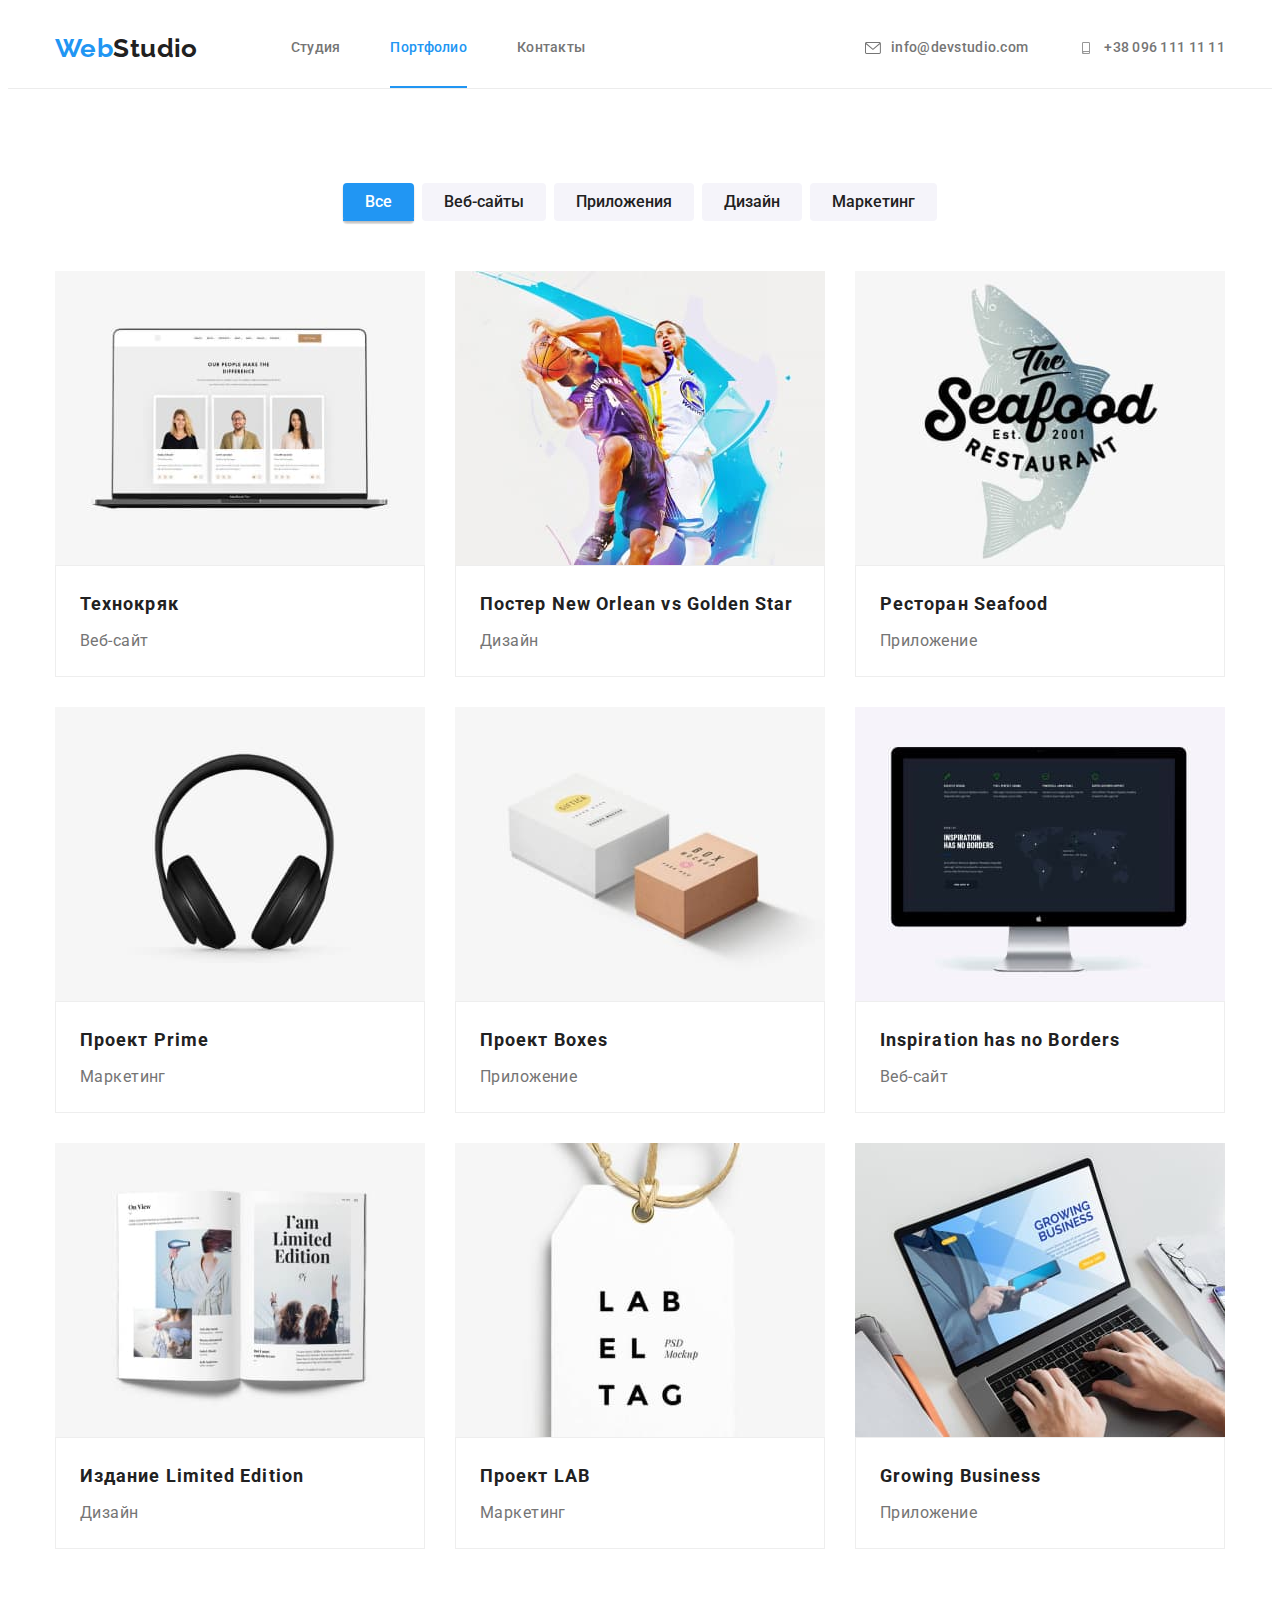
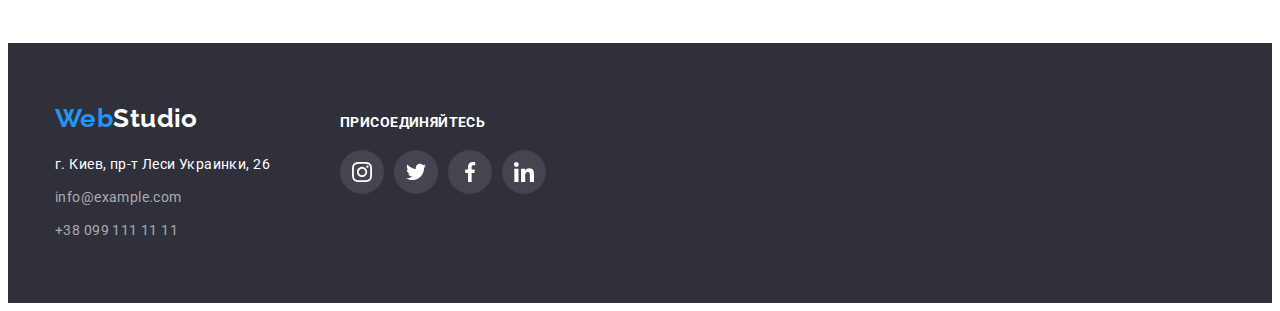
==== portfolio.html @ 2cb87694 "Д/З-5" ====
<!DOCTYPE html>
<html lang="ru">

<head>
    <meta charset="UTF-8">
    <meta http-equiv="X-UA-Compatible" content="IE=edge">
    <meta name="viewport" content="width=device-width, initial-scale=1.0">
    <title>WebStudio</title>
    <link rel="preconnect" href="https://fonts.googleapis.com">
    <link rel="preconnect" href="https://fonts.gstatic.com" crossorigin>
    <link
        href="https://fonts.googleapis.com/css2?family=Raleway:wght@700&family=Roboto:wght@400;500;700;900&display=swap"
        rel="stylesheet">
    <link rel="stylesheet" href="https://cdnjs.cloudflare.com/ajax/libs/modern-normalize/1.1.0/modern-normalize.min.css"
        integrity="sha512-wpPYUAdjBVSE4KJnH1VR1HeZfpl1ub8YT/NKx4PuQ5NmX2tKuGu6U/JRp5y+Y8XG2tV+wKQpNHVUX03MfMFn9Q=="
        crossorigin="anonymous" referrerpolicy="no-referrer">
    <link rel="stylesheet" href="./css/styles.css">
</head>

<body>
    <header class="header header-line">
        <div class="container header-container">
            <a class="link logo" href="/">Web<span class="header-logo">Studio</span></a>
            <nav class="header-nav">
                <ul class="list header-list">
                    <li class="header-item">
                        <a class="link header-link" href="./index.html">Студия</a>
                    </li>
                    <li class="header-item">
                        <a class="link header-link current" href="">Портфолио</a>
                    </li>
                    <li class="header-item">
                        <a class="link header-link" href="">Контакты</a>
                    </li>
                </ul>
            </nav>
            <ul class="list header-contacts">
                <li class="link-contacts">
                    <a class="link header-link" href="mailto:info@devstudio.com">
                        <svg class="header-icon" width="16" height="12">
                            <use href="./images/icons.svg#icon-envelope-hover"></use>
                        </svg>
                        info@devstudio.com</a>
                </li>
                <li class="link-contacts">
                    <a class="link header-link" href="tel:+380961111111">
                        <svg class="header-icon" width="16" height="12">
                            <use href="./images/icons.svg#icon-smartphone"></use>
                        </svg>
                        +38 096 111 11 11</a>
                </li>
            </ul>
        </div>
    </header>
    <main>
        <section class="portfolio section">
            <div class="container">
                <h1 class="visually-hidden">portfolio</h1>
                <ul class="list filter-list">
                    <li class="filter-link">
                        <button type="button" class="filter-btn current">Все</button>
                    </li>
                    <li class="filter-link">
                        <button type="button" class="filter-btn">Веб-сайты</button>
                    </li>
                    <li class="filter-link">
                        <button type="button" class="filter-btn">Приложения</button>
                    </li>
                    <li class="filter-link">
                        <button type="button" class="filter-btn">Дизайн</button>
                    </li>
                    <li class="filter-link">
                        <button type="button" class="filter-btn">Маркетинг</button>
                    </li>
                </ul>

                <ul class="list card-set">
                    <li class="item portfolio-item">
                            <div class="portfolio-item-wrap">
                                <a class="link portfolio-link" href="https://www.google.com.ua/webhp?tab=rw&authuser=0"
                                target="_blank" rel="noopener noreferrer">
                                <img src="./images/portfolio-img-1.jpg" alt="Технокряк" width="370" height="294" />
                                <p class="portfolio-img-text">
                                    Технокряк это современная площадка распространения коронавируса. Компании используют эту платформу для цифрового
                                    шпионажа и атак на защищённые сервера конкурентов.
                                </p>
                            </div>
                            <div class="title-text">
                                <h2 class="portfolio-title">Технокряк</h2>
                                <p class="portfolio-text">Веб-сайт</p>
                            </div>
                        </a>
                    </li>
                    <li class="item portfolio-item">
                        <a class="link portfolio-link" href="https://www.google.com.ua/webhp?tab=rw&authuser=0"
                            target="_blank" rel="noopener noreferrer">
                            <img src="./images/portfolio-img-2.jpg" alt="Постер New Orlean vs Golden Star" width="370"
                                height="294" />
                            <div class="title-text">
                                <h2 class="portfolio-title">Постер New Orlean vs Golden Star</h2>
                                <p class="portfolio-text">Дизайн</p>
                            </div>
                        </a>
                    </li>
                    <li class="item portfolio-item">
                        <a class="link portfolio-link" href="https://www.google.com.ua/webhp?tab=rw&authuser=0"
                            target="_blank" rel="noopener noreferrer">
                            <img src="./images/portfolio-img-3.jpg" alt="Ресторан Seafood" width="370" height="294" />
                            <div class="title-text">
                                <h2 class="portfolio-title">Ресторан Seafood</h2>
                                <p class="portfolio-text">Приложение</p>
                            </div>
                        </a>
                    </li>
                    <li class="item portfolio-item">
                        <a class="link portfolio-link" href="https://www.google.com.ua/webhp?tab=rw&authuser=0"
                            target="_blank" rel="noopener noreferrer">
                            <img src="./images/portfolio-img-4.jpg" alt="Проект Prime" width="370" height="294" />
                            <div class="title-text">
                                <h2 class="portfolio-title">Проект Prime</h2>
                                <p class="portfolio-text">Маркетинг</p>
                            </div>
                        </a>
                    </li>
                    <li class="item portfolio-item">
                        <a class="link portfolio-link" href="https://www.google.com.ua/webhp?tab=rw&authuser=0"
                            target="_blank" rel="noopener noreferrer">
                            <img src="./images/portfolio-img-5.jpg" alt="Проект Boxes" width="370" height="294" />
                            <div class="title-text">
                                <h2 class="portfolio-title">Проект Boxes</h2>
                                <p class="portfolio-text">Приложение</p>
                            </div>
                        </a>
                    </li>
                    <li class="item portfolio-item">
                        <a class="link portfolio-link" href="https://www.google.com.ua/webhp?tab=rw&authuser=0"
                            target="_blank" rel="noopener noreferrer">
                            <img src="./images/portfolio-img-6.jpg" alt="Inspiration has no Borders" width="370"
                                height="294" />
                            <div class="title-text">
                                <h2 class="portfolio-title">Inspiration has no Borders</h2>
                                <p class="portfolio-text">Веб-сайт</p>
                            </div>
                        </a>
                    </li>
                    <li class="item portfolio-item">
                        <a class="link portfolio-link" href="https://www.google.com.ua/webhp?tab=rw&authuser=0"
                            target="_blank" rel="noopener noreferrer">
                            <img src="./images/portfolio-img-7.jpg" alt="Издание Limited Edition" width="370"
                                height="294" />
                            <div class="title-text">
                                <h2 class="portfolio-title">Издание Limited Edition</h2>
                                <p class="portfolio-text">Дизайн</p>
                            </div>
                        </a>
                    </li>
                    <li class="item portfolio-item">
                        <a class="link portfolio-link" href="https://www.google.com.ua/webhp?tab=rw&authuser=0"
                            target="_blank" rel="noopener noreferrer">
                            <img src="./images/portfolio-img-8.jpg" alt="Проект LAB" width="370" height="294" />
                            <div class="title-text">
                                <h2 class="portfolio-title">Проект LAB</h2>
                                <p class="portfolio-text">Маркетинг</p>
                            </div>
                        </a>
                    </li>
                    <li class="item portfolio-item">
                        <a class="link portfolio-link" href="https://www.google.com.ua/webhp?tab=rw&authuser=0"
                            target="_blank" rel="noopener noreferrer">
                            <img src="./images/portfolio-img-9.jpg" alt="Growing Business" width="370" height="294" />
                            <div class="title-text">
                                <h2 class="portfolio-title">Growing Business</h2>
                                <p class="portfolio-text">Приложение</p>
                            </div>
                        </a>
                    </li>
                </ul>
            </div>
        </section>
    </main>
    <footer class="footer">
        <div class="container container-footer">
            <div class="footer-logo-address">
                <a class="link logo" href="/">Web<span class="footer-logo">Studio</span></a>
                <address class="footer-address">
                    <ul class="list footer-address-list">
                        <li class="footer-address-item">
                            <a class="link footer-address-link" href="https://goo.gl/maps/JicM432xmanPStuN9"
                                target="_blank" rel="noopener noreferrer">г. Киев,
                                пр-т Леси Украинки, 26</a>
                        </li>
                        <li class="footer-address-item">
                            <a class="link footer-address-link" href="mailto:info@example.com">info@example.com</a>
                        </li>
                        <li class="footer-address-item">
                            <a class="link footer-address-link" href="tel:+380991111111">+38 099 111 11 11</a>
                        </li>
                    </ul>
                </address>
            </div>
            <div class="footer-icon">
                <h3 class="footer-social">присоединяйтесь</h3>
                <ul class="social-list list">
                    <li class="social-item">
                        <a href="" class="link social-link">
                            <svg class="social-icon" width="20" height="20">
                                <use href="./images/icons.svg#icon-instagram">
                                </use>
                            </svg>
                        </a>
                    </li>
                    <li class="social-item">
                        <a href="" class="link social-link">
                            <svg class="social-icon" width="20" height="20">
                                <use href="./images/icons.svg#icon-twitter">
                                </use>
                            </svg>
                        </a>
                    </li>
                    <li class="social-item">
                        <a href="" class="link social-link">
                            <svg class="social-icon" width="20" height="20">
                                <use href="./images/icons.svg#icon-facebook">
                                </use>
                            </svg>
                        </a>
                    </li>
                    <li class="social-item">
                        <a href="" class="link social-link">
                            <svg class="social-icon" width="20" height="20">
                                <use href="./images/icons.svg#icon-linkedin">
                                </use>
                            </svg>
                        </a>
                    </li>
                </ul>
            </div>
        </div>
    </footer>
</body>

</html>
---- css/styles.css ----
:root {
  --primery-text-color: #757575;
  --primery-white-color: #ffffff;
  --titul-text-color: #212121;
  --accent-color: #2196f3;
  --secondary-background-color: #f5f4fa;
  --dark-background-color: #2f303a;
  --icon: #afb1b8;
  --footer-background-icon-color: rgba(255, 255, 255, 0.1);
}
html {
  box-sizing: border-box;
}
*,
*::before,
*::after {
  box-sizing: inherit;
}
body {
  font-family: Roboto, sans-serif;
  color: var(--primery-text-color);
  letter-spacing: 0.03em;
  font-size: 14px;
  line-height: 1.71;
}

p,
h1,
h2,
h3,
h4,
h5,
h6 {
  margin: 0;
}

ul {
  margin: 0;
  padding: 0;
}

button {
  cursor: pointer;
}

img {
  display: block;
  width: 100%;
  height: auto;
}

.list {
  list-style: none;
}

.link {
  text-decoration: none;
  color: inherit;
}

.container {
  width: 1200px;
  padding-left: 15px;
  padding-right: 15px;
  margin: 0 auto;
  /* outline: 2px solid red; */
}

/* ----------Header---------- */

/* --logo-- */

.logo {
  font-family: Raleway, sans-serif;
  font-weight: 700;
  font-size: 26px;
  line-height: 1.19;
  color: var(--accent-color);
  display: block;
}
.header .logo {
  margin-right: 93px;
}

.header-social,
.hero-title,
.header-container {
  display: flex;
  align-items: center;
}
.header-logo {
  color: var(--titul-text-color);
}
.filter-list,
.header-list {
  color: var(--titul-text-color);
  display: flex;
}

.header-contacts {
  display: flex;
  margin-left: auto;
}
.link-contacts:not(:last-child),
.header-item:not(:last-child) {
  margin-right: 50px;
}
.header-link {
  display: flex;
  padding-top: 32px;
  padding-bottom: 32px;
  color: var(--primery-text-color);
  font-weight: 500;
  line-height: 1.14;
  letter-spacing: 0.02em;
  align-items: center;
}

.header-icon {
  margin-right: 10px;
}

.header-link:hover,
.header-link:focus,
.current {
  color: var(--accent-color);
}

.current {
  position: relative;
}

.current::after {
  content: "";
  position: absolute;
  left: 0;
  bottom: 0;
  display: block;
  width: 100%;
  height: 2px;
  background-color: var(--accent-color);
}

/* ---------------main---------- */
/* ------------hero----------- */

.section {
  padding-top: 94px;
  padding-bottom: 94px;
}
.hero {
  background-color: var(--titul-text-color);
  background-image: linear-gradient(
      rgba(47, 48, 58, 0.4),
      rgba(47, 48, 58, 0.4)
    ),
    url(../images/Img-hero.jpg);
  background-repeat: no-repeat;
  background-position: center;
  background-size: cover;
  padding-top: 200px;
  padding-bottom: 200px;
}
.hero-title {
  font-weight: 900;
  font-size: 44px;
  line-height: 1.36;
  text-align: center;
  letter-spacing: 0.06em;
  text-transform: uppercase;
  color: var(--primery-white-color);
  margin-bottom: 30px;
  margin-left: auto;
  margin-right: auto;
  max-width: 696px;
}
.hero.container {
  display: flex;
  justify-content: center;
}
.hero-btn {
  padding: 10px 32px;
  border-radius: 4px;
  font-family: Roboto, sans-serif;
  font-style: normal;
  font-weight: 700;
  font-size: 16px;
  line-height: 1.87;
  display: flex;
  letter-spacing: 0.06em;
  color: var(--primery-white-color);
  background-color: var(--accent-color);
  margin-left: auto;
  margin-right: auto;
  border: none;
  box-shadow: 0px 4px 4px rgba(0, 0, 0, 0.15);
}
.btn-icon {
  color: var(--accent-color);
}

.hero-btn:hover,
.hero-btn:focus {
  background-color: #188ce8;
}

.backdrop.is-hidden {
  visibility: hidden;
  opacity: 0;
  pointer-events: none;
}

.backdrop {
  position: fixed;
  top: 0;
  left: 0;
  width: 100%;
  height: 100%;
  background-color: rgba(0, 0, 0, 0.2);
  opacity: 1;
  visibility: visible;
  transition: opacity 250ms cubic-bezier();
}

.modal {
  position: relative;
  left: 50%;
  top: 50%;
  transform: translate(-50%, -50%);

  width: 528px;
  height: 581px;
  background: #ffffff;
  box-shadow: 0px 1px 3px rgba(0, 0, 0, 0.12), 0px 1px 1px rgba(0, 0, 0, 0.14),
    0px 2px 1px rgba(0, 0, 0, 0.2);
  border-radius: 4px;
}

.modal-close {
  display: flex;
  width: 30px;
  height: 30px;
  position: absolute;
  justify-content: center;
  align-items: center;
  top: 0;
  right: 0;
  padding: 0;
  margin: 8px;
  border-radius: 50%;
  color: #000000;
  background: #ffffff;
  border: 1px solid rgba(0, 0, 0, 0.1);
  box-sizing: border-box;
}

/* ---------section----------- */

.visually-hidden {
  position: absolute;
  white-space: nowrap;
  width: 1px;
  height: 1px;
  overflow: hidden;
  border: 0;
  padding: 0;
  clip: rect(0 0 0 0);
  clip-path: inset(50%);
  margin: -1px;
}

.button-group {
  padding: 25px 100px;
  border-radius: 4px;
  background-color: var(--secondary-background-color);
  margin-bottom: 30px;
  border-color: var(--primery-white-color);
}

.button-group:focus,
.button-group:hover,
.clients-link:hover,
.clients-link:focus,
.button-icon:focus,
.button-icon:hover {
  fill: var(--accent-color);
  border-color: var(--accent-color);
}

.feature-button {
  padding-bottom: 30px;
}

.title {
  font-size: 14px;
  line-height: 1.14;
  text-transform: uppercase;
  color: var(--titul-text-color);
  margin-bottom: 10px;
}
.card-set {
  display: flex;
  flex-wrap: wrap;
  margin-top: -30px;
  margin-left: -30px;
}

.item {
  margin-top: 30px;
  margin-left: 30px;
}

.feature-item,
.team-item {
  flex-basis: calc(100% / 4 - 30px);
}

.about-item,
.portfolio-item {
  flex-basis: calc(100% / 3 - 30px);
}
.team {
  background-color: var(--secondary-background-color);
}

.about {
  padding-top: 0;
}

.about-item {
  position: relative;
}

.about-info {
  position: absolute;
  display: flex;
  bottom: 0;
  left: 0;
  width: 100%;
  height: 70px;
  justify-content: center;
  align-items: center;
  background-color: rgba(47, 48, 58, 0.8);
}

.about-text {
  position: absolute;
  font-size: 14;
  line-height: 1.14;
  text-align: center;
  text-transform: uppercase;
  color: var(--primery-white-color);
}

.section-title {
  font-size: 36px;
  line-height: 1.17;
  text-align: center;
  color: var(--titul-text-color);
  margin-bottom: 50px;
}

.item-name {
  border-radius: 0px 0px 4px 4px;
  background-color: var(--primery-white-color);
  padding-top: 30px;
  padding-bottom: 30px;
  box-shadow: 0px 1px 3px rgba(0, 0, 0, 0.12), 0px 1px 1px rgba(0, 0, 0, 0.14),
    0px 2px 1px rgba(0, 0, 0, 0.2);
}

.team-name {
  font-weight: 500;
  color: var(--titul-text-color);
  margin-bottom: 10px;
}

.team-profession,
.team-name {
  font-size: 16px;
  line-height: 1.19;
  text-align: center;
}

.team-profession {
  margin-bottom: 16px;
}

.social-list {
  display: flex;
  justify-content: center;
}

.social-item:not(:last-child) {
  margin-right: 10px;
}

.social-link {
  width: 44px;
  height: 44px;
  background-color: var(--primery-white-color);
  border-radius: 50%;
  display: flex;
  justify-content: center;
  align-items: center;
  color: var(--icon);
}

.footer .social-link {
  background-color: var(--footer-background-icon-color);
  color: var(--primery-white-color);
}

.header-icon,
.social-link,
.social-icon {
  fill: currentColor;
}

.social-link:hover,
.social-link:focus {
  background-color: var(--accent-color);
  color: var(--primery-white-color);
}

/* ------------clients-------------- */

.clients-item {
  flex-basis: calc(100% / 6 - 30px);
  height: 92px;
  color: var(--icon);
}

.clients-link {
  display: flex;
  padding: 16px 0;
  fill: var(--icon);
  justify-content: center;
  border: 1px solid #afb1b8;
  border-radius: 4px;
}

/* ------------------footer---------------- */
.footer {
  background-color: var(--dark-background-color);
  padding-top: 60px;
  padding-bottom: 60px;
}
.footer .logo {
  margin-bottom: 20px;
}
.footer-logo {
  color: var(--primery-white-color);
}

.footer-address-link {
  color: rgba(255, 255, 255, 0.6);
}
.footer-address-link[target="_blank"] {
  color: var(--primery-white-color);
}
.footer-address {
  font-style: inherit;
  color: rgba(255, 255, 255, 0.6);
}
.footer-address-link:hover,
.footer-address-link:focus {
  color: var(--primery-white-color);
}

.footer-address-item:not(:last-child) {
  margin-bottom: 9px;
}

.footer-social {
  font-size: 14px;
  line-height: 1.14;
  text-transform: uppercase;
  color: var(--primery-white-color);
  margin-bottom: 20px;
}

.footer-logo-address {
  margin-right: 70px;
}

.container-footer {
  display: flex;
  align-items: baseline;
}

/* -----Portfolio---------- */

.header-line {
  border-bottom: 1px solid #ececec;
}

.filter-btn {
  font-family: inherit;
  font-weight: 500;
  font-size: 16px;
  line-height: 1.62;
  text-align: center;
  padding: 6px 22px;
  color: var(--titul-text-color);
  background-color: #f5f4fa;
  border: none;
  border-radius: 4px;
  cursor: pointer;
}

.filter-btn.current,
.filter-btn:hover,
.filter-btn:focus {
  color: var(--primery-white-color);
  background-color: var(--accent-color);
  box-shadow: 0px 3px 1px rgba(0, 0, 0, 0.1), 0px 1px 2px rgba(0, 0, 0, 0.08),
    0px 2px 2px rgba(0, 0, 0, 0.12);
}

.portfolio-link {
  display: flex;
  flex-direction: column;
}

.portfolio-link:focus,
.portfolio-link:hover {
  box-shadow: 0px 1px 1px rgba(0, 0, 0, 0.12), 0px 4px 4px rgba(0, 0, 0, 0.06),
    1px 4px 6px rgba(0, 0, 0, 0.16);
}

.portfolio-item-wrap {
  position: relative;
  overflow: hidden;
}

.portfolio-item:hover .portfolio-img-text,
.portfolio-item:focus .portfolio-img-text {
  transform: translateY(0%);
}

.portfolio-img-text {
  position: absolute;
  font-size: 18px;
  line-height: 1.56;
  color: var(--primery-white-color);
  background-color: rgba(33, 150, 243, 0.9);
  top: 0;
  left: 0;
  padding: 63px 24px;
  height: 100%;
  transform: translateY(100%);
  transition-property: transform;
  transition-duration: 250ms;
  transition-timing-function: cubic-bezier(0.4, 0, 0.2, 1);
}

.portfolio-title {
  font-weight: 700;
  font-size: 18px;
  line-height: 2;
  letter-spacing: 0.06em;
  color: var(--titul-text-color);
  margin-bottom: 4px;
}

.portfolio-text {
  font-size: 16px;
  line-height: 1.87;
  color: var(--primery-text-color);
}
.filter-list {
  margin-bottom: 50px;
  justify-content: center;
}
.header-item:not(:last-child) {
  margin-right: 50px;
}
.filter-link:not(:last-child) {
  margin-right: 8px;
}

.title-text {
  border: 1px solid #eeeeee;
  padding: 20px 24px;
}
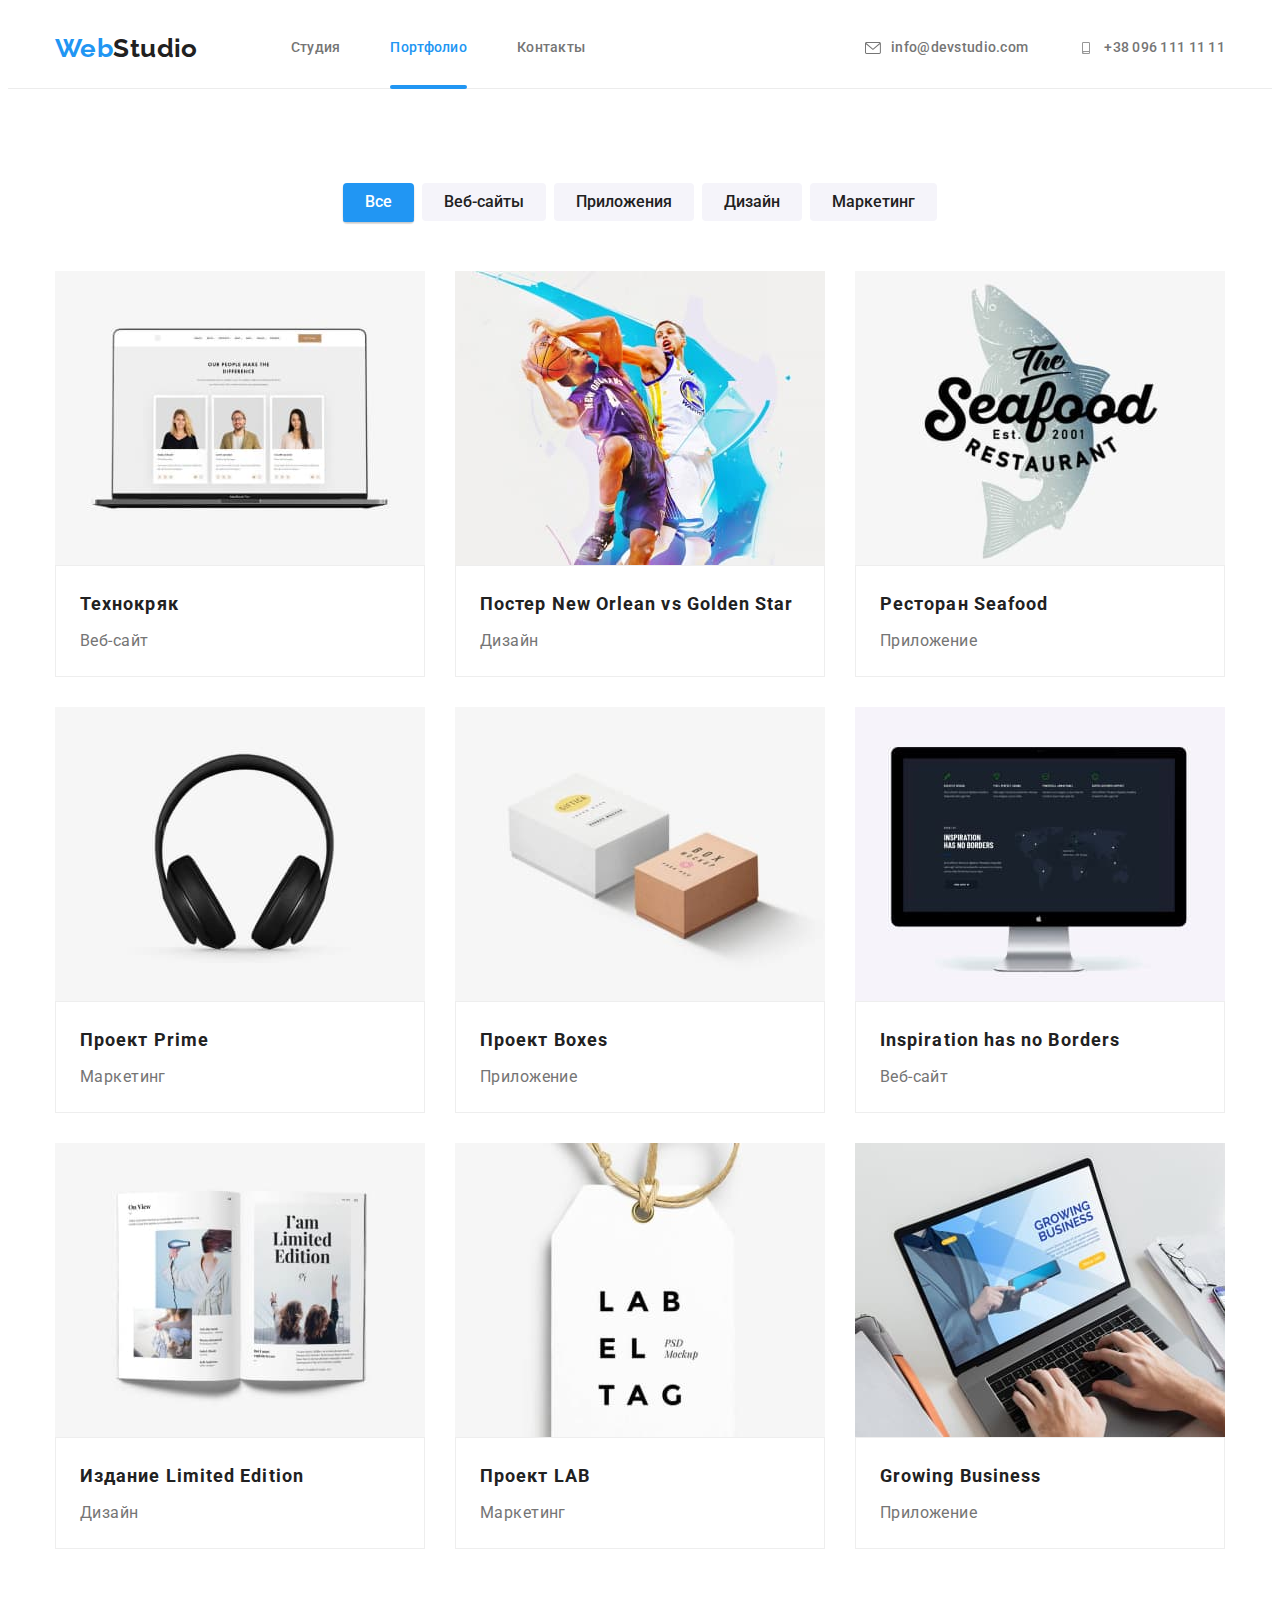
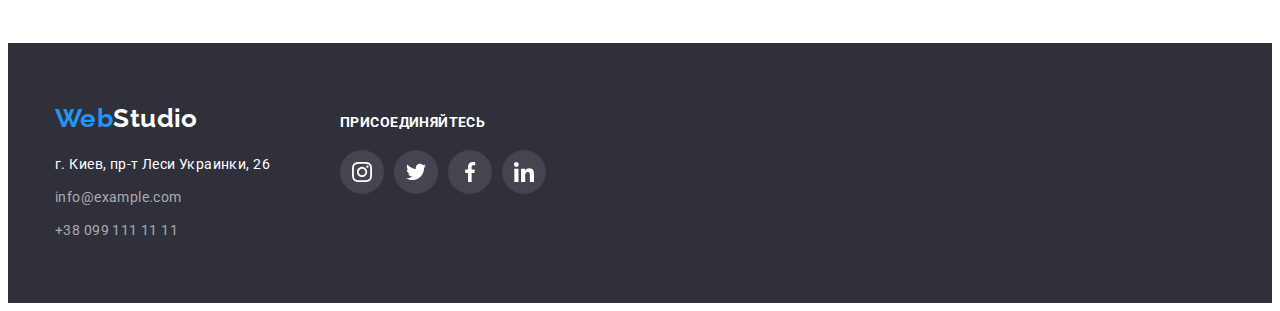
==== commit 974305ba: "Д/З-5-виправлене" ====
--- a/portfolio.html
+++ b/portfolio.html
@@ -18,7 +18,7 @@
 </head>
 
 <body>
-    <header class="header header-line">
+    <header class="header">
         <div class="container header-container">
             <a class="link logo" href="/">Web<span class="header-logo">Studio</span></a>
             <nav class="header-nav">
@@ -76,9 +76,9 @@
 
                 <ul class="list card-set">
                     <li class="item portfolio-item">
-                            <div class="portfolio-item-wrap">
-                                <a class="link portfolio-link" href="https://www.google.com.ua/webhp?tab=rw&authuser=0"
-                                target="_blank" rel="noopener noreferrer">
+                        <a class="link portfolio-link" href="https://www.google.com.ua/webhp?tab=rw&authuser=0"
+                                target="_blank" rel="noopener noreferrer">       
+                            <div class="portfolio-item-wrap">    
                                 <img src="./images/portfolio-img-1.jpg" alt="Технокряк" width="370" height="294" />
                                 <p class="portfolio-img-text">
                                     Технокряк это современная площадка распространения коронавируса. Компании используют эту платформу для цифрового
@@ -94,8 +94,14 @@
                     <li class="item portfolio-item">
                         <a class="link portfolio-link" href="https://www.google.com.ua/webhp?tab=rw&authuser=0"
                             target="_blank" rel="noopener noreferrer">
-                            <img src="./images/portfolio-img-2.jpg" alt="Постер New Orlean vs Golden Star" width="370"
-                                height="294" />
+                            <div class="portfolio-item-wrap">
+                                <img src="./images/portfolio-img-2.jpg" alt="Постер New Orlean vs Golden Star" width="370"
+                                    height="294" />
+                                <p class="portfolio-img-text">
+                                    Технокряк это современная площадка распространения коронавируса. Компании используют эту платформу для цифрового
+                                    шпионажа и атак на защищённые сервера конкурентов.
+                                </p>
+                            </div>
                             <div class="title-text">
                                 <h2 class="portfolio-title">Постер New Orlean vs Golden Star</h2>
                                 <p class="portfolio-text">Дизайн</p>
@@ -105,7 +111,13 @@
                     <li class="item portfolio-item">
                         <a class="link portfolio-link" href="https://www.google.com.ua/webhp?tab=rw&authuser=0"
                             target="_blank" rel="noopener noreferrer">
-                            <img src="./images/portfolio-img-3.jpg" alt="Ресторан Seafood" width="370" height="294" />
+                            <div class="portfolio-item-wrap">
+                                <img src="./images/portfolio-img-3.jpg" alt="Ресторан Seafood" width="370" height="294" />
+                                <p class="portfolio-img-text">
+                                    Технокряк это современная площадка распространения коронавируса. Компании используют эту платформу для цифрового
+                                    шпионажа и атак на защищённые сервера конкурентов.
+                                </p>
+                            </div>
                             <div class="title-text">
                                 <h2 class="portfolio-title">Ресторан Seafood</h2>
                                 <p class="portfolio-text">Приложение</p>
@@ -115,7 +127,13 @@
                     <li class="item portfolio-item">
                         <a class="link portfolio-link" href="https://www.google.com.ua/webhp?tab=rw&authuser=0"
                             target="_blank" rel="noopener noreferrer">
-                            <img src="./images/portfolio-img-4.jpg" alt="Проект Prime" width="370" height="294" />
+                            <div class="portfolio-item-wrap">
+                                <img src="./images/portfolio-img-4.jpg" alt="Проект Prime" width="370" height="294" />
+                                <p class="portfolio-img-text">
+                                    Технокряк это современная площадка распространения коронавируса. Компании используют эту платформу для цифрового
+                                    шпионажа и атак на защищённые сервера конкурентов.
+                                </p>
+                            </div>
                             <div class="title-text">
                                 <h2 class="portfolio-title">Проект Prime</h2>
                                 <p class="portfolio-text">Маркетинг</p>
@@ -125,7 +143,13 @@
                     <li class="item portfolio-item">
                         <a class="link portfolio-link" href="https://www.google.com.ua/webhp?tab=rw&authuser=0"
                             target="_blank" rel="noopener noreferrer">
-                            <img src="./images/portfolio-img-5.jpg" alt="Проект Boxes" width="370" height="294" />
+                            <div class="portfolio-item-wrap">
+                                <img src="./images/portfolio-img-5.jpg" alt="Проект Boxes" width="370" height="294" />
+                                <p class="portfolio-img-text">
+                                    Технокряк это современная площадка распространения коронавируса. Компании используют эту платформу для цифрового
+                                    шпионажа и атак на защищённые сервера конкурентов.
+                                </p>
+                            </div>
                             <div class="title-text">
                                 <h2 class="portfolio-title">Проект Boxes</h2>
                                 <p class="portfolio-text">Приложение</p>
@@ -135,8 +159,14 @@
                     <li class="item portfolio-item">
                         <a class="link portfolio-link" href="https://www.google.com.ua/webhp?tab=rw&authuser=0"
                             target="_blank" rel="noopener noreferrer">
-                            <img src="./images/portfolio-img-6.jpg" alt="Inspiration has no Borders" width="370"
-                                height="294" />
+                            <div class="portfolio-item-wrap">
+                                <img src="./images/portfolio-img-6.jpg" alt="Inspiration has no Borders" width="370"
+                                    height="294" />
+                                <p class="portfolio-img-text">
+                                    Технокряк это современная площадка распространения коронавируса. Компании используют эту платформу для цифрового
+                                    шпионажа и атак на защищённые сервера конкурентов.
+                                </p>
+                            </div>
                             <div class="title-text">
                                 <h2 class="portfolio-title">Inspiration has no Borders</h2>
                                 <p class="portfolio-text">Веб-сайт</p>
@@ -146,8 +176,14 @@
                     <li class="item portfolio-item">
                         <a class="link portfolio-link" href="https://www.google.com.ua/webhp?tab=rw&authuser=0"
                             target="_blank" rel="noopener noreferrer">
-                            <img src="./images/portfolio-img-7.jpg" alt="Издание Limited Edition" width="370"
-                                height="294" />
+                            <div class="portfolio-item-wrap">
+                                <img src="./images/portfolio-img-7.jpg" alt="Издание Limited Edition" width="370"
+                                    height="294" />
+                                <p class="portfolio-img-text">
+                                    Технокряк это современная площадка распространения коронавируса. Компании используют эту платформу для цифрового
+                                    шпионажа и атак на защищённые сервера конкурентов.
+                                </p>
+                            </div>
                             <div class="title-text">
                                 <h2 class="portfolio-title">Издание Limited Edition</h2>
                                 <p class="portfolio-text">Дизайн</p>
@@ -157,7 +193,13 @@
                     <li class="item portfolio-item">
                         <a class="link portfolio-link" href="https://www.google.com.ua/webhp?tab=rw&authuser=0"
                             target="_blank" rel="noopener noreferrer">
-                            <img src="./images/portfolio-img-8.jpg" alt="Проект LAB" width="370" height="294" />
+                            <div class="portfolio-item-wrap">
+                                <img src="./images/portfolio-img-8.jpg" alt="Проект LAB" width="370" height="294" />
+                                <p class="portfolio-img-text">
+                                    Технокряк это современная площадка распространения коронавируса. Компании используют эту платформу для цифрового
+                                    шпионажа и атак на защищённые сервера конкурентов.
+                                </p>
+                            </div>
                             <div class="title-text">
                                 <h2 class="portfolio-title">Проект LAB</h2>
                                 <p class="portfolio-text">Маркетинг</p>
@@ -167,7 +209,13 @@
                     <li class="item portfolio-item">
                         <a class="link portfolio-link" href="https://www.google.com.ua/webhp?tab=rw&authuser=0"
                             target="_blank" rel="noopener noreferrer">
-                            <img src="./images/portfolio-img-9.jpg" alt="Growing Business" width="370" height="294" />
+                            <div class="portfolio-item-wrap">
+                                <img src="./images/portfolio-img-9.jpg" alt="Growing Business" width="370" height="294" />
+                                <p class="portfolio-img-text">
+                                    Технокряк это современная площадка распространения коронавируса. Компании используют эту платформу для цифрового
+                                    шпионажа и атак на защищённые сервера конкурентов.
+                                </p>
+                            </div>
                             <div class="title-text">
                                 <h2 class="portfolio-title">Growing Business</h2>
                                 <p class="portfolio-text">Приложение</p>
--- a/css/styles.css
+++ b/css/styles.css
@@ -3,10 +3,12 @@
   --primery-white-color: #ffffff;
   --titul-text-color: #212121;
   --accent-color: #2196f3;
+  --light-grey: #ececec;
   --secondary-background-color: #f5f4fa;
   --dark-background-color: #2f303a;
   --icon: #afb1b8;
   --footer-background-icon-color: rgba(255, 255, 255, 0.1);
+  --transition: 250ms cubic-bezier(0.4, 0, 0.2, 1);
 }
 html {
   box-sizing: border-box;
@@ -68,6 +70,10 @@
 
 /* ----------Header---------- */
 
+.header {
+  border-bottom: 1px solid var(--light-grey);
+}
+
 /* --logo-- */
 
 .logo {
@@ -114,6 +120,7 @@
   line-height: 1.14;
   letter-spacing: 0.02em;
   align-items: center;
+  transition: color var(--transition);
 }
 
 .header-icon {
@@ -134,11 +141,12 @@
   content: "";
   position: absolute;
   left: 0;
-  bottom: 0;
+  bottom: -1px;
   display: block;
   width: 100%;
-  height: 2px;
+  height: 4px;
   background-color: var(--accent-color);
+  border-radius: 2px;
 }
 
 /* ---------------main---------- */
@@ -194,6 +202,7 @@
   margin-right: auto;
   border: none;
   box-shadow: 0px 4px 4px rgba(0, 0, 0, 0.15);
+  transition: background-color var(--transition);
 }
 .btn-icon {
   color: var(--accent-color);
@@ -219,14 +228,14 @@
   background-color: rgba(0, 0, 0, 0.2);
   opacity: 1;
   visibility: visible;
-  transition: opacity 250ms cubic-bezier();
+  transition: opacity var(--transition), visibility var(--transition);
 }
 
 .modal {
   position: relative;
   left: 50%;
   top: 50%;
-  transform: translate(-50%, -50%);
+  transform: translate(-50%, -50%) scale(1);
 
   width: 528px;
   height: 581px;
@@ -234,6 +243,11 @@
   box-shadow: 0px 1px 3px rgba(0, 0, 0, 0.12), 0px 1px 1px rgba(0, 0, 0, 0.14),
     0px 2px 1px rgba(0, 0, 0, 0.2);
   border-radius: 4px;
+  transition: transform var(--transition);
+}
+
+.backdrop.is-hidden .modal {
+  transform: translate(-50%, -50%) scale(0);
 }
 
 .modal-close {
@@ -275,16 +289,12 @@
   background-color: var(--secondary-background-color);
   margin-bottom: 30px;
   border-color: var(--primery-white-color);
+  transition: fill var(--transition);
 }
 
 .button-group:focus,
-.button-group:hover,
-.clients-link:hover,
-.clients-link:focus,
-.button-icon:focus,
-.button-icon:hover {
+.button-group:hover {
   fill: var(--accent-color);
-  border-color: var(--accent-color);
 }
 
 .feature-button {
@@ -345,7 +355,7 @@
 
 .about-text {
   position: absolute;
-  font-size: 14;
+  font-size: 14px;
   line-height: 1.14;
   text-align: center;
   text-transform: uppercase;
@@ -404,6 +414,7 @@
   justify-content: center;
   align-items: center;
   color: var(--icon);
+  transition: color var(--transition), background-color var(--transition);
 }
 
 .footer .social-link {
@@ -438,6 +449,13 @@
   justify-content: center;
   border: 1px solid #afb1b8;
   border-radius: 4px;
+  transition: fill var(--transition), border-color var(--transition);
+}
+
+.clients-link:hover,
+.clients-link:focus {
+  fill: var(--accent-color);
+  border-color: var(--accent-color);
 }
 
 /* ------------------footer---------------- */
@@ -446,6 +464,7 @@
   padding-top: 60px;
   padding-bottom: 60px;
 }
+
 .footer .logo {
   margin-bottom: 20px;
 }
@@ -455,14 +474,18 @@
 
 .footer-address-link {
   color: rgba(255, 255, 255, 0.6);
-}
+  transition: color var(--transition);
+}
+
 .footer-address-link[target="_blank"] {
   color: var(--primery-white-color);
 }
+
 .footer-address {
   font-style: inherit;
   color: rgba(255, 255, 255, 0.6);
 }
+
 .footer-address-link:hover,
 .footer-address-link:focus {
   color: var(--primery-white-color);
@@ -490,10 +513,6 @@
 }
 
 /* -----Portfolio---------- */
-
-.header-line {
-  border-bottom: 1px solid #ececec;
-}
 
 .filter-btn {
   font-family: inherit;
@@ -507,6 +526,9 @@
   border: none;
   border-radius: 4px;
   cursor: pointer;
+  transition: ;
+  transition: color var(--transition), background-color var(--transition),
+    box-shadow var(--transition);
 }
 
 .filter-btn.current,
@@ -521,6 +543,7 @@
 .portfolio-link {
   display: flex;
   flex-direction: column;
+  transition: box-shadow var(--transition);
 }
 
 .portfolio-link:focus,
@@ -534,8 +557,8 @@
   overflow: hidden;
 }
 
-.portfolio-item:hover .portfolio-img-text,
-.portfolio-item:focus .portfolio-img-text {
+.portfolio-link:hover .portfolio-img-text,
+.portfolio-link:focus .portfolio-img-text {
   transform: translateY(0%);
 }
 
@@ -551,8 +574,7 @@
   height: 100%;
   transform: translateY(100%);
   transition-property: transform;
-  transition-duration: 250ms;
-  transition-timing-function: cubic-bezier(0.4, 0, 0.2, 1);
+  transition: var(--transition);
 }
 
 .portfolio-title {
